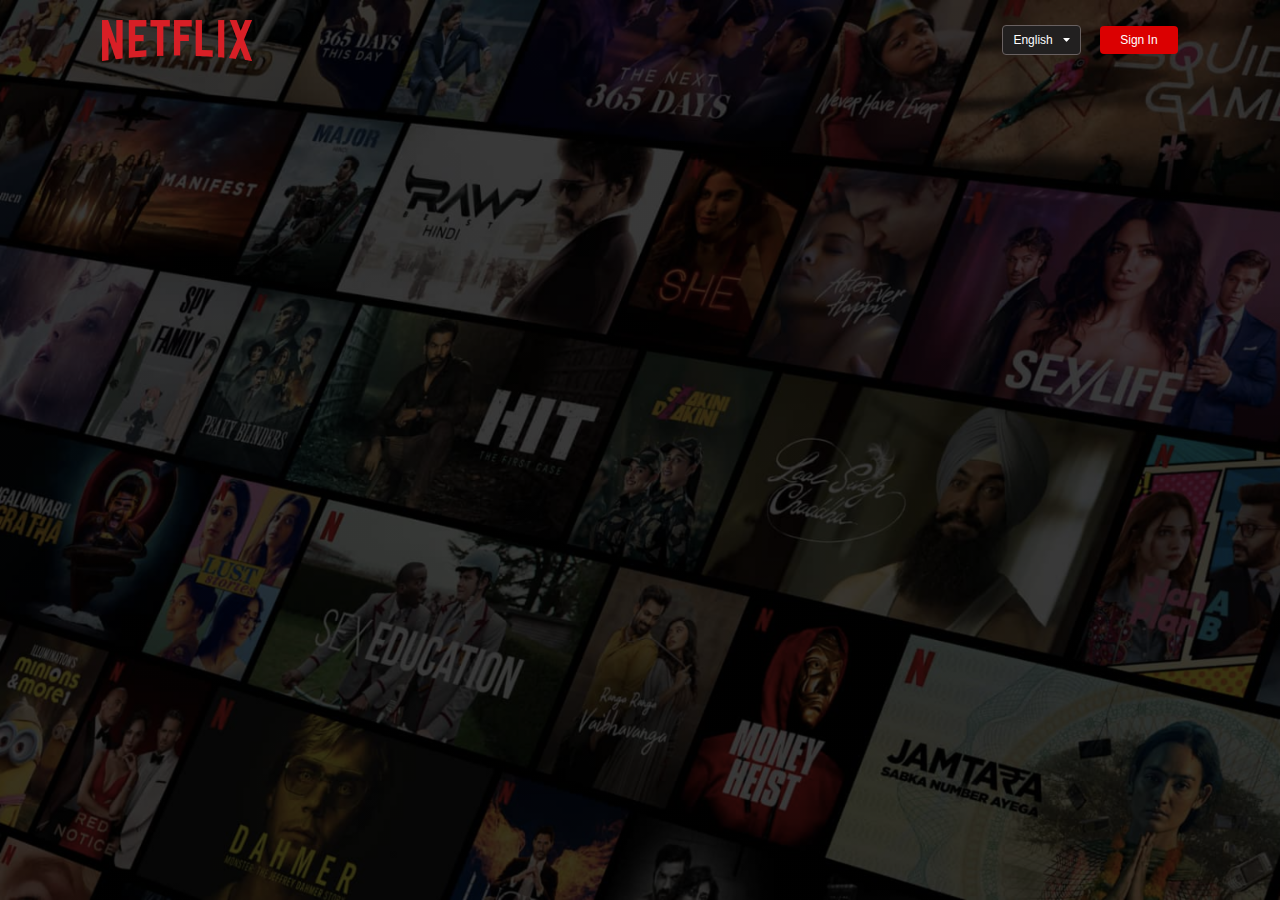
==== Homepage of Netflix/index.html @ 0f4923b8 "Version 1" ====
<!DOCTYPE html>
<html>
    <head>
        <meta name="viewport" content="width=device-width, initial-scale=1.0">
        <title>Netflix</title>
        <link rel="stylesheet" href="style.css">
    </head>
    <body>
        <div class="header">
            <nav>
                <img src="images/logo.png" class="logo">
                <div>
                    <button class="language-btn">English<img src="images/down-icon.png"></button>
                    <button class="sign-btn">Sign In</button>
                </div>
            </nav>
        </div>
    </body>
</html>
---- Homepage of Netflix/style.css ----
*{
    margin: 0;
    padding: 0;
    font-family: 'Poppins', sans-serif;
    box-sizing: border-box;
}
body{
    background: black;
    color: #fff;
}
.header{
    width: 100%;
    height: 100vh;
    background-image: linear-gradient(rgba(0,0,0,0.7),rgba(0,0,0,0.7)), url(images/header-image.png);
    background-size: cover;
    background-position: center;
    padding: 10px 8%;
    position: relative;
}
nav{
    display: flex;
    align-items: center;
    justify-content: space-between;
    padding: 10px 0;
}
.logo{
    width: 150px;
    cursor: pointer;
}
nav button{
    border: 0;
    outline: 0;
    background: #db0001;
    color: #fff;
    padding: 7px 20px;
    font-size: 12px;
    border-radius: 4px;
    margin-left: 15px;
    cursor: pointer;
}

.language-btn{
    display: inline-flex;
    text-decoration: solid;
    align-items: center;
    background: rgb(34, 32, 32);
    border: 1px solid #696161;
    padding: 7px 10px;
}

.language-btn img{
    width: 7px;
    margin-left: 10px;
}

.sign-btn:hover {
    transition: 0.3s;
    background-color: #c21313;
}
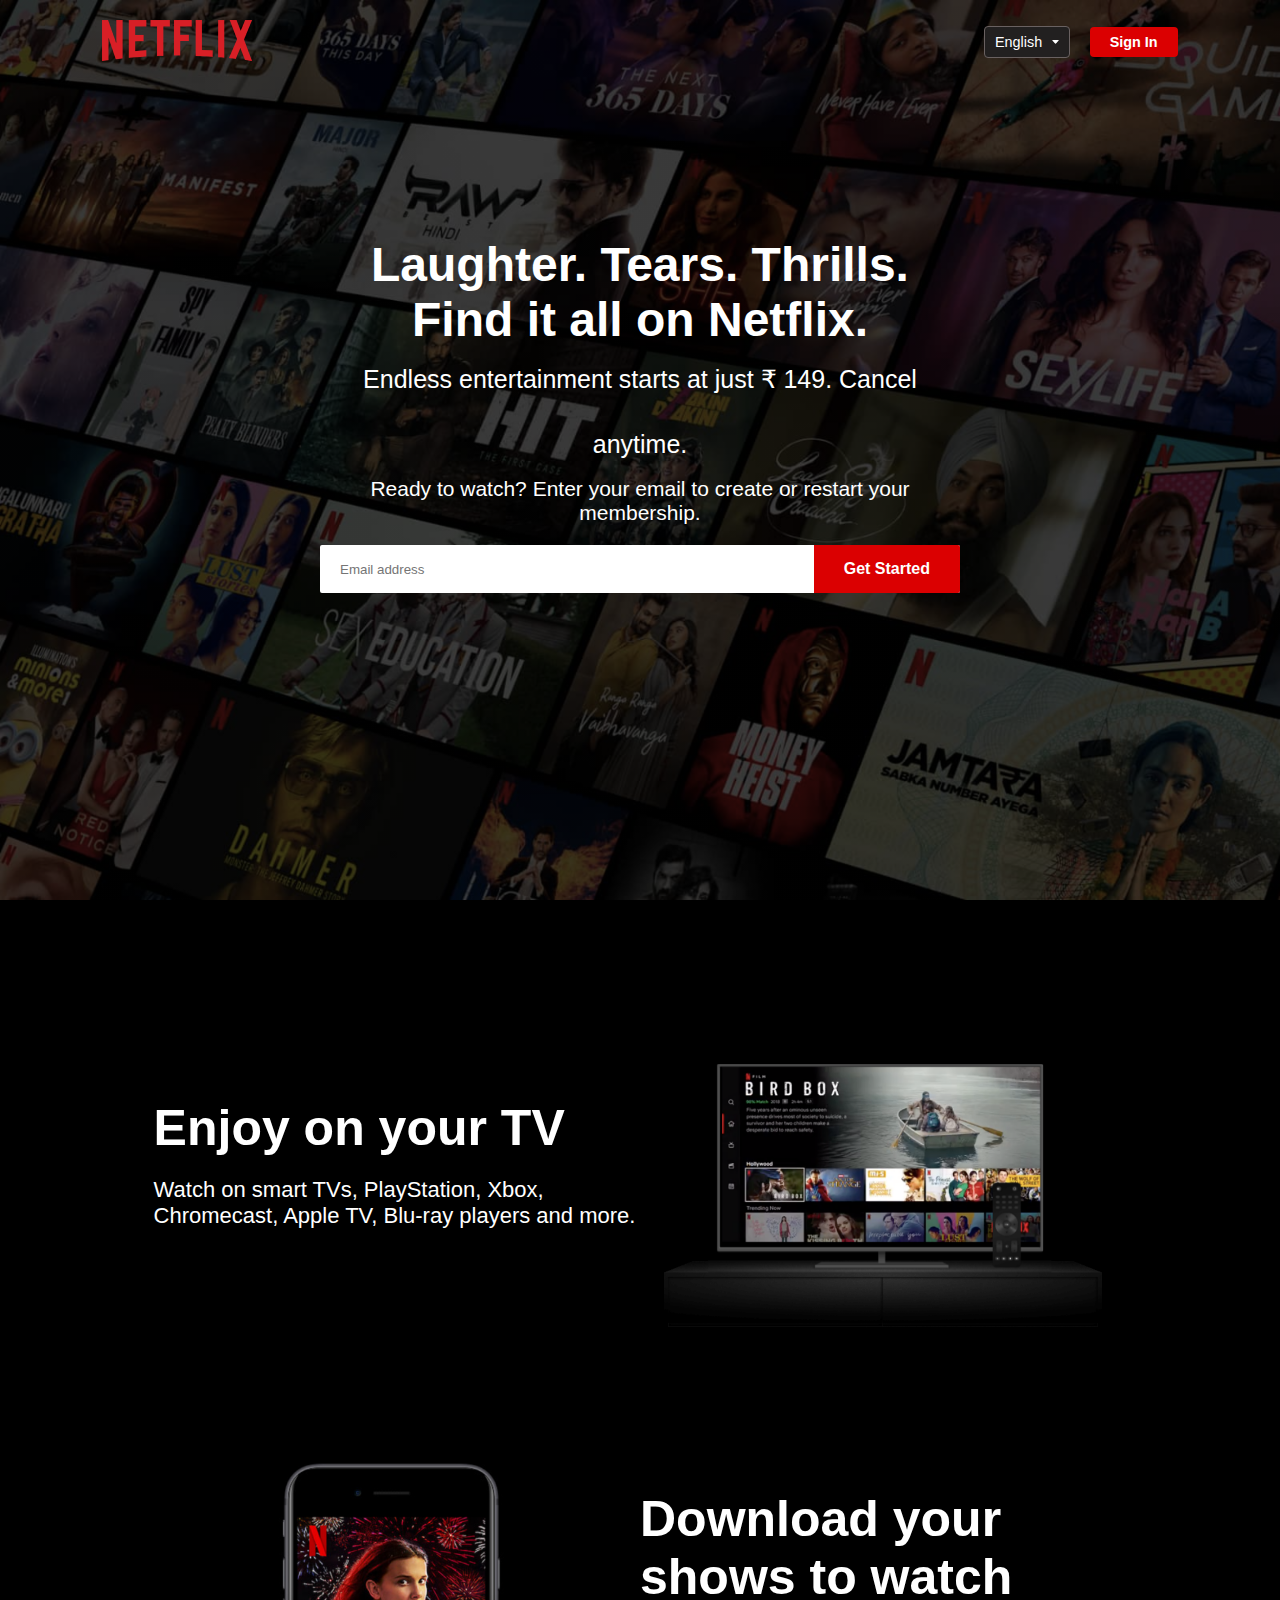
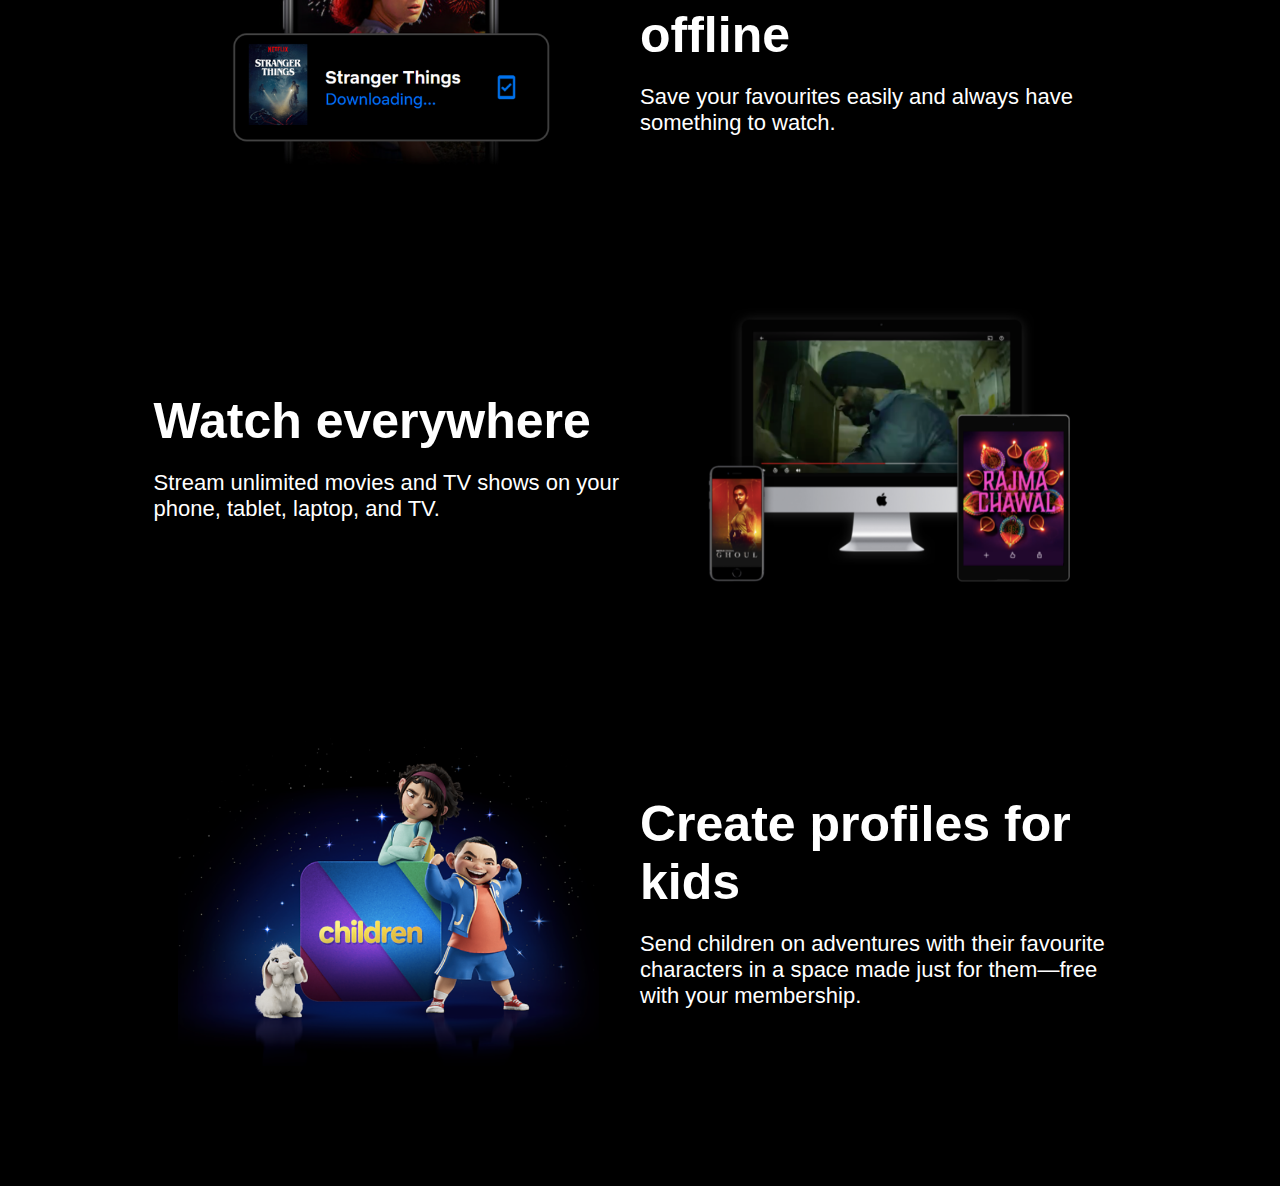
==== commit 731ed448: "Version 1" ====
--- a/Homepage of Netflix/index.html
+++ b/Homepage of Netflix/index.html
@@ -2,18 +2,66 @@
 <html>
     <head>
         <meta name="viewport" content="width=device-width, initial-scale=1.0">
-        <title>Netflix</title>
+        <title>Netflix India</title>
         <link rel="stylesheet" href="style.css">
     </head>
     <body>
         <div class="header">
             <nav>
-                <img src="images/logo.png" class="logo">
+                <abrr title="Netflix"><img src="images/logo.png" class="logo"></abrr>
                 <div>
-                    <button class="language-btn">English<img src="images/down-icon.png"></button>
-                    <button class="sign-btn">Sign In</button>
+                    <abbr title="Language"><button class="language-btn"><big>English</big><img src="images/down-icon.png"></button></abbr>
+                    <abrr title="Sign In"><button class="sign-btn"><big><b>Sign In</b></big></button></abrr>
                 </div>
             </nav>
+            <div class="header-content">
+                <h1>Laughter. Tears. Thrills. Find it all on Netflix.</h1>
+                <p class="content1">Endless entertainment starts at just ₹ 149. Cancel anytime.</p>
+                <p class="content2">Ready to watch? Enter your email to create or restart your membership.</p>
+                <form class="email-signup">
+                    <input type="email" placeholder="Email address" required>
+                    <button type="submit"><b>Get Started</b></button>
+                </form>
+            </div>
+        </div>
+
+        <div class="features">
+            <div class="row">
+                <div class="text-col">
+                    <h2>Enjoy on your TV</h2>
+                    <p>Watch on smart TVs, PlayStation, Xbox, Chromecast, Apple TV, Blu-ray players and more.</p>
+                </div>
+                <div class="img-col">
+                    <img src="images/feature-1.png">
+                </div>
+            </div>
+            <div class="row">
+                <div class="img-col">
+                    <img src="images/feature-2.png">
+                </div>
+                <div class="text-col">
+                    <h2><b>Download your shows to watch offline</b></h2>
+                    <p>Save your favourites easily and always have something to watch.</p>
+                </div>
+            </div>
+            <div class="row">
+                <div class="text-col">
+                    <h2>Watch everywhere</h2>
+                    <p>Stream unlimited movies and TV shows on your phone, tablet, laptop, and TV.</p>
+                </div>
+                <div class="img-col">
+                    <img src="images/feature-3.png">
+                </div>
+            </div>
+            <div class="row">
+                <div class="img-col">
+                    <img src="images/feature-4.png">
+                </div>
+                <div class="text-col">
+                    <h2>Create profiles for kids</h2>
+                    <p>Send children on adventures with their favourite characters in a space made just for them—free with your membership.</p>
+                </div>
+            </div>
         </div>
     </body>
 </html>--- a/Homepage of Netflix/style.css
+++ b/Homepage of Netflix/style.css
@@ -4,10 +4,12 @@
     font-family: 'Poppins', sans-serif;
     box-sizing: border-box;
 }
+
 body{
     background: black;
     color: #fff;
 }
+
 .header{
     width: 100%;
     height: 100vh;
@@ -17,16 +19,19 @@
     padding: 10px 8%;
     position: relative;
 }
+
 nav{
     display: flex;
     align-items: center;
     justify-content: space-between;
     padding: 10px 0;
 }
+
 .logo{
     width: 150px;
     cursor: pointer;
 }
+
 nav button{
     border: 0;
     outline: 0;
@@ -55,5 +60,94 @@
 
 .sign-btn:hover {
     transition: 0.3s;
-    background-color: #c21313;
+    background-color: #b91818;
+}
+
+.header-content{
+    text-align: center;
+    position: absolute;
+    top: 35%;
+    left: 50%;
+    transform: translate(-50%, -50%);
+    margin-top: 100px;
+}
+
+.header-content h1{
+    font-size: 3rem;
+    font-weight: 900;
+}
+
+.content1{
+    font-size: 25px;
+    line-height: 65px;
+}
+
+.content2{
+    font-size: 21px;
+}
+
+.email-signup{
+    background: #fff;
+    border-radius: 2px;
+    display: flex;
+    align-items: center;
+    margin-top: 20px;
+    overflow: hidden;
+}
+
+.email-signup input{
+    flex: 1;
+    border: 0;
+    outline: 0;
+    margin-left: 20px;
+}
+
+.email-signup button{
+    background: #db0001;
+    border: 0;
+    outline: 0;
+    color: #fff;
+    font-size: 16px;
+    cursor: pointer;
+    padding: 15px 30px;
+}
+
+.email-signup button:hover{
+    transition: 0.3s;
+    background-color: #b91818;
+}
+
+.features{
+    padding: 50px 12%;
+    font-size: 22px;
+}
+
+.row{
+    display: flex;
+    width: 100%;
+    align-items: center;
+    flex-wrap: wrap;
+    padding: 50px 0;
+}
+
+.text-col{
+    flex-basis: 50%;
+    margin-bottom: 20px;
+}
+
+.features h2{
+    font-weight: 600;
+    font-size: 50px;
+    margin-bottom: 20px;
+}
+
+.img-col{
+    flex-basis: 50%;
+    margin-bottom: 20px;
+}
+
+.img-col img{
+    display: block;
+    width: 90%;
+    margin: auto;
 }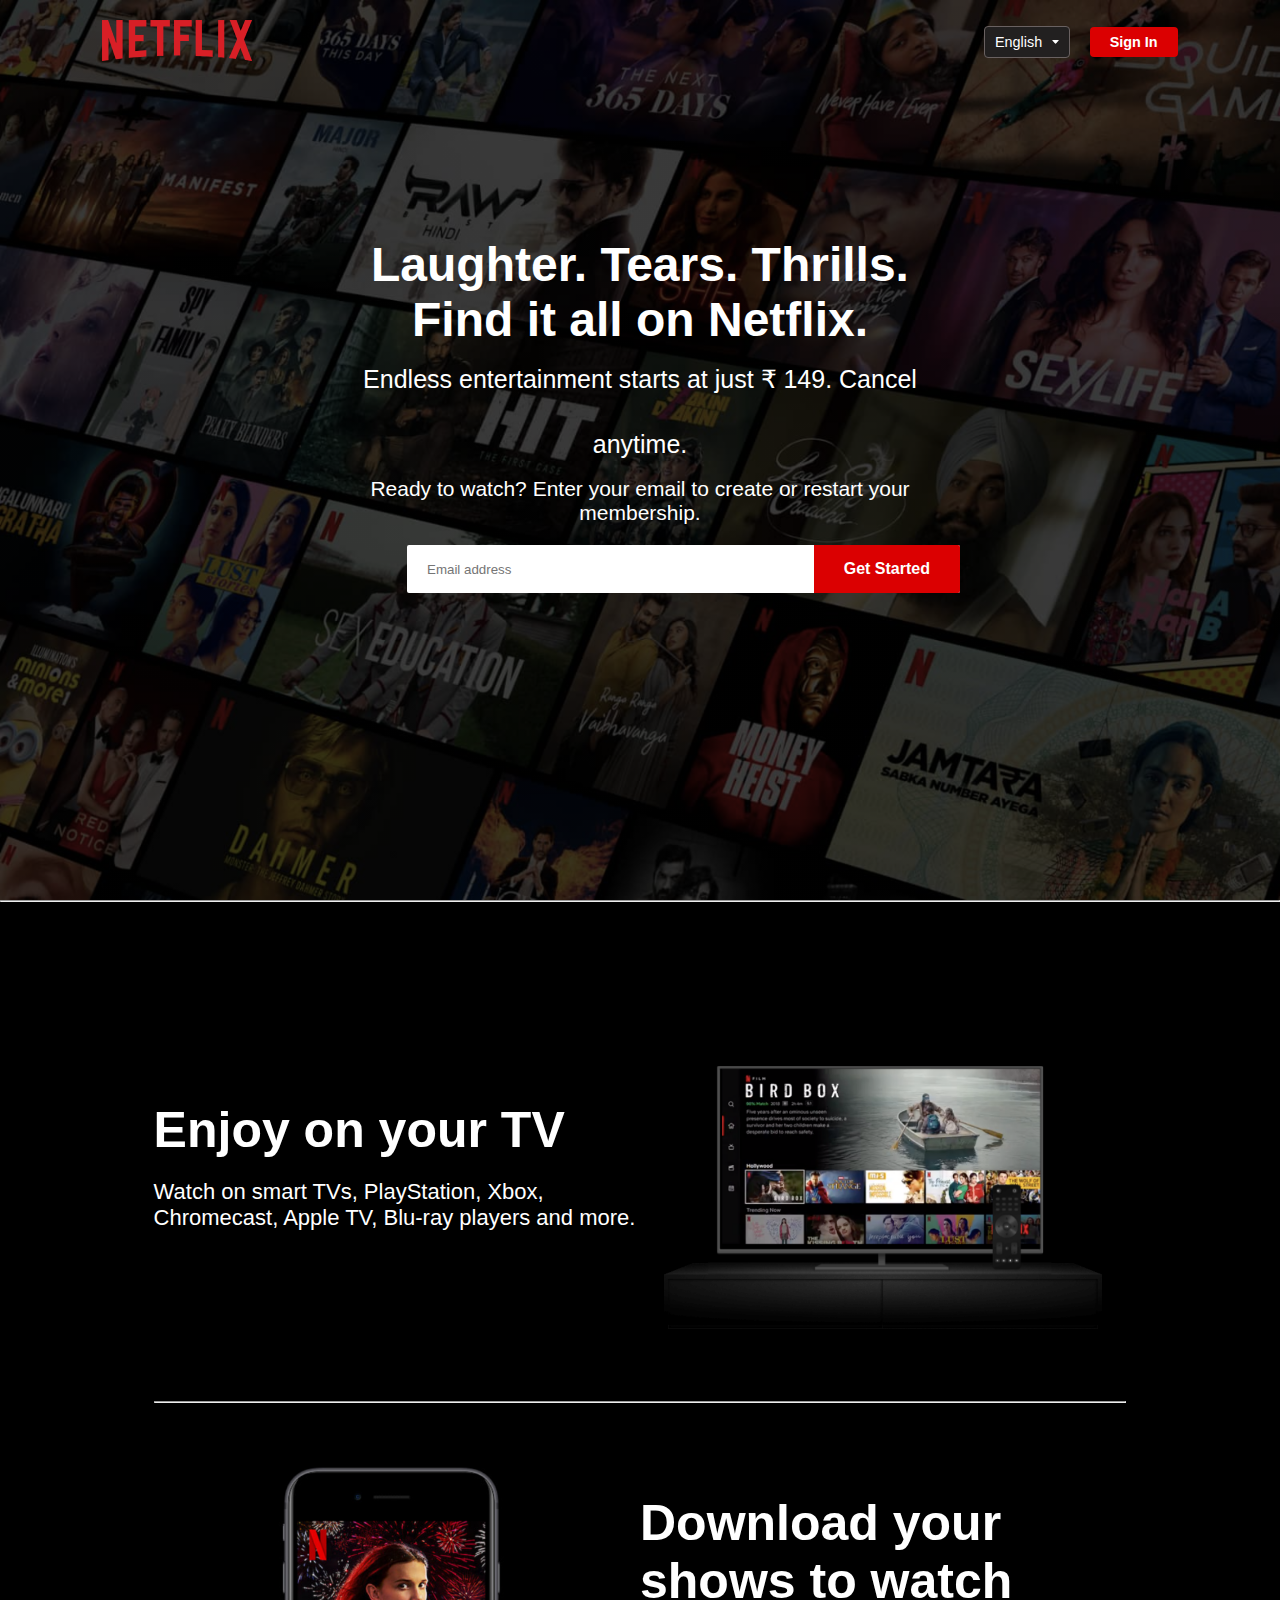
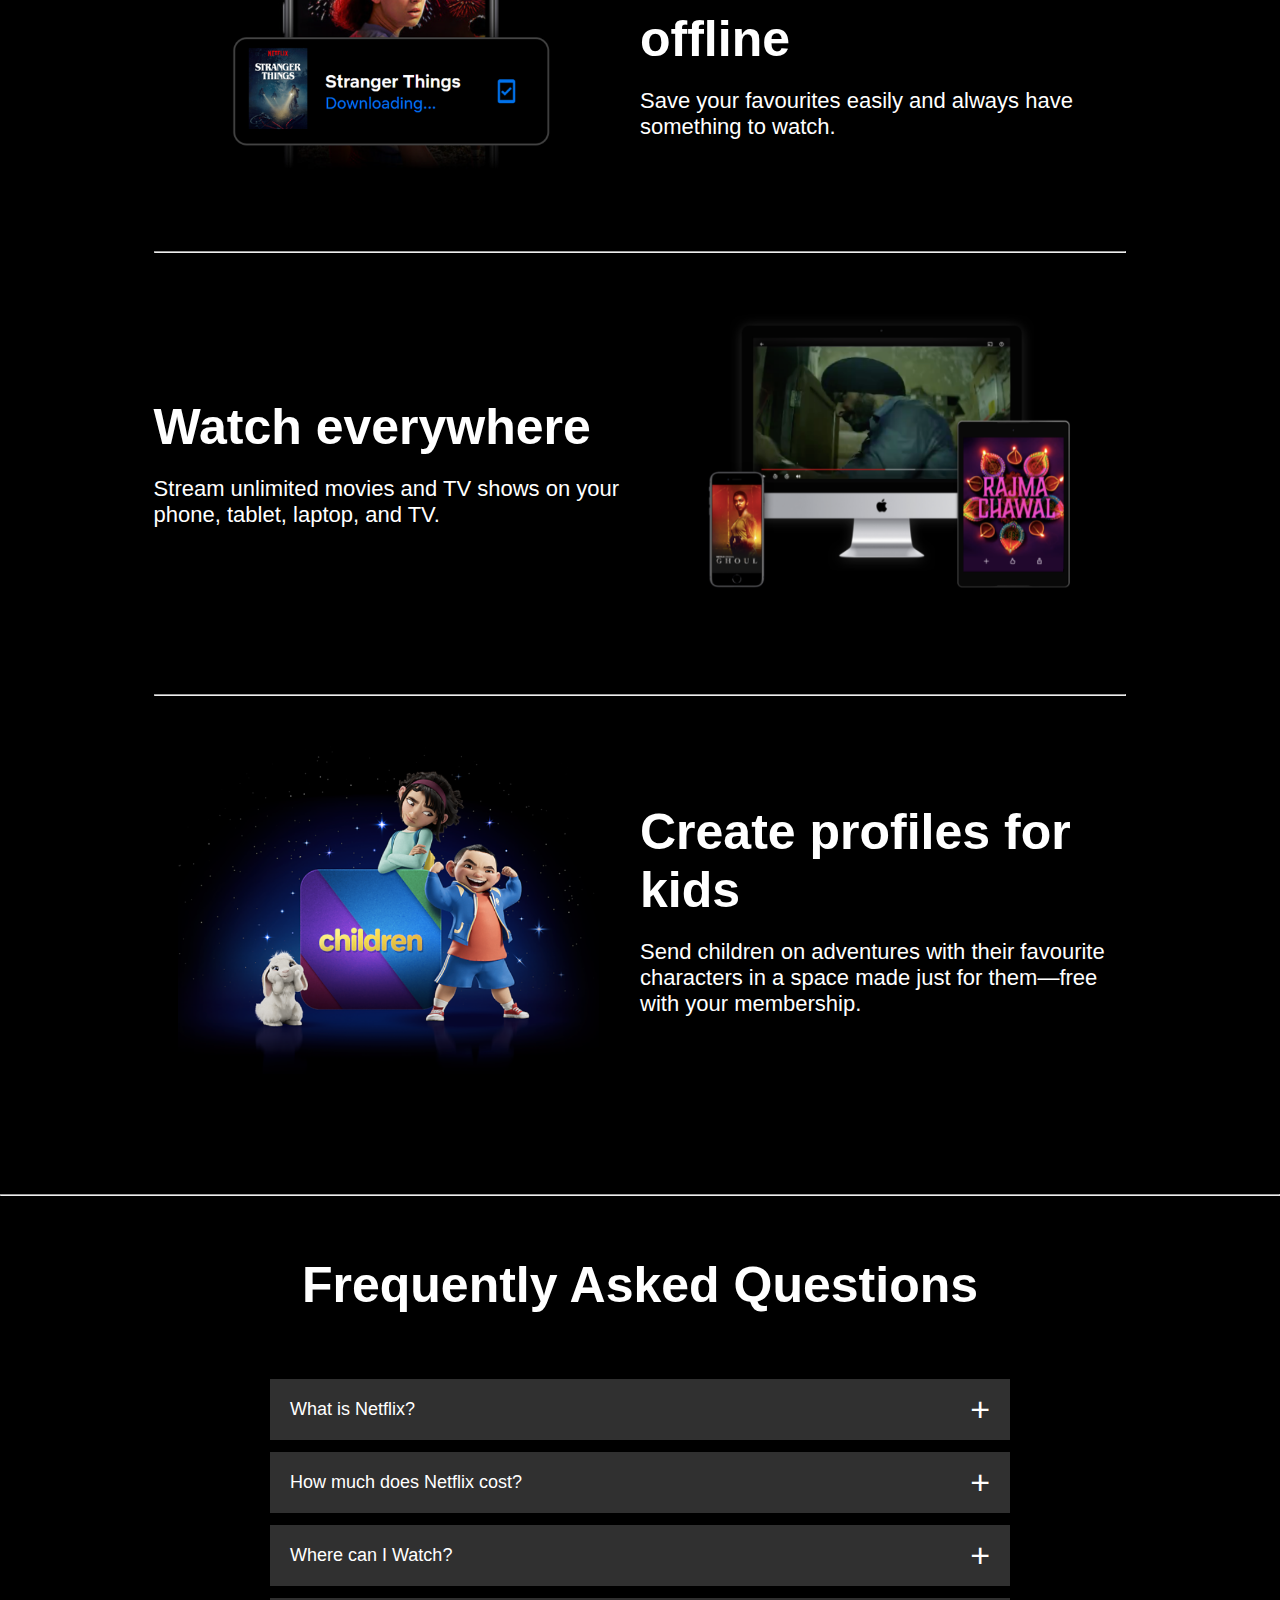
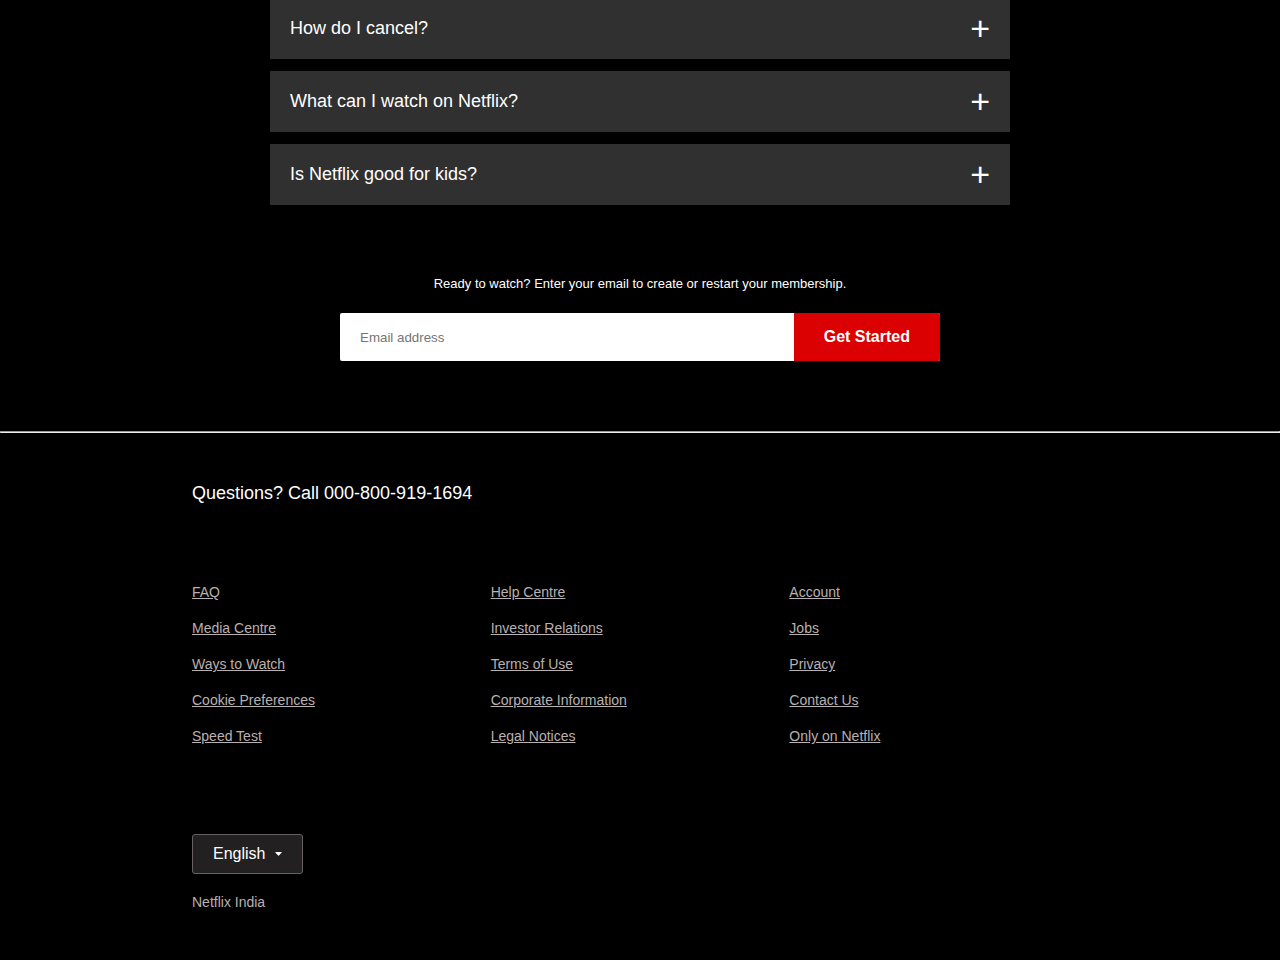
==== commit aedd3f18: "Final Version" ====
--- a/Homepage of Netflix/index.html
+++ b/Homepage of Netflix/index.html
@@ -1,67 +1,217 @@
 <!DOCTYPE html>
 <html>
-    <head>
-        <meta name="viewport" content="width=device-width, initial-scale=1.0">
-        <title>Netflix India</title>
-        <link rel="stylesheet" href="style.css">
-    </head>
-    <body>
-        <div class="header">
-            <nav>
-                <abrr title="Netflix"><img src="images/logo.png" class="logo"></abrr>
-                <div>
-                    <abbr title="Language"><button class="language-btn"><big>English</big><img src="images/down-icon.png"></button></abbr>
-                    <abrr title="Sign In"><button class="sign-btn"><big><b>Sign In</b></big></button></abrr>
-                </div>
-            </nav>
-            <div class="header-content">
-                <h1>Laughter. Tears. Thrills. Find it all on Netflix.</h1>
-                <p class="content1">Endless entertainment starts at just ₹ 149. Cancel anytime.</p>
-                <p class="content2">Ready to watch? Enter your email to create or restart your membership.</p>
-                <form class="email-signup">
-                    <input type="email" placeholder="Email address" required>
-                    <button type="submit"><b>Get Started</b></button>
-                </form>
-            </div>
-        </div>
+  <head>
+    <meta name="viewport" content="width=device-width, initial-scale=1.0" />
+    <title>Netflix India</title>
+    <link rel="stylesheet" href="style.css" />
+  </head>
+  <body>
+    <div class="header">
+      <nav>
+        <abrr title="Netflix"><img src="images/logo.png" class="logo" /></abrr>
+        <div>
+          <abbr title="Language"
+            ><button class="language-btn">
+              <big>English</big><img src="images/down-icon.png" /></button
+          ></abbr>
+          <abrr title="Sign In"
+            ><button class="sign-btn">
+              <big><b>Sign In</b></big>
+            </button></abrr
+          >
+        </div>
+      </nav>
+      <div class="header-content">
+        <h1>Laughter. Tears. Thrills. Find it all on Netflix.</h1>
+        <p class="content1">
+          Endless entertainment starts at just ₹ 149. Cancel anytime.
+        </p>
+        <p class="content2">
+          Ready to watch? Enter your email to create or restart your membership.
+        </p>
+        <form class="email-signup">
+          <input type="email" placeholder="Email address" required />
+          <button type="submit"><b>Get Started</b></button>
+        </form>
+      </div>
+    </div>
+    <hr />
 
-        <div class="features">
-            <div class="row">
-                <div class="text-col">
-                    <h2>Enjoy on your TV</h2>
-                    <p>Watch on smart TVs, PlayStation, Xbox, Chromecast, Apple TV, Blu-ray players and more.</p>
-                </div>
-                <div class="img-col">
-                    <img src="images/feature-1.png">
-                </div>
-            </div>
-            <div class="row">
-                <div class="img-col">
-                    <img src="images/feature-2.png">
-                </div>
-                <div class="text-col">
-                    <h2><b>Download your shows to watch offline</b></h2>
-                    <p>Save your favourites easily and always have something to watch.</p>
-                </div>
-            </div>
-            <div class="row">
-                <div class="text-col">
-                    <h2>Watch everywhere</h2>
-                    <p>Stream unlimited movies and TV shows on your phone, tablet, laptop, and TV.</p>
-                </div>
-                <div class="img-col">
-                    <img src="images/feature-3.png">
-                </div>
-            </div>
-            <div class="row">
-                <div class="img-col">
-                    <img src="images/feature-4.png">
-                </div>
-                <div class="text-col">
-                    <h2>Create profiles for kids</h2>
-                    <p>Send children on adventures with their favourite characters in a space made just for them—free with your membership.</p>
-                </div>
-            </div>
-        </div>
-    </body>
-</html>+    <div class="features">
+      <div class="row">
+        <div class="text-col">
+          <h2>Enjoy on your TV</h2>
+          <p>
+            Watch on smart TVs, PlayStation, Xbox, Chromecast, Apple TV, Blu-ray
+            players and more.
+          </p>
+        </div>
+        <div class="img-col">
+          <img src="images/feature-1.png" />
+        </div>
+      </div>
+      <hr />
+      <div class="row">
+        <div class="img-col">
+          <img src="images/feature-2.png" />
+        </div>
+        <div class="text-col">
+          <h2><b>Download your shows to watch offline</b></h2>
+          <p>Save your favourites easily and always have something to watch.</p>
+        </div>
+      </div>
+      <hr />
+      <div class="row">
+        <div class="text-col">
+          <h2>Watch everywhere</h2>
+          <p>
+            Stream unlimited movies and TV shows on your phone, tablet, laptop,
+            and TV.
+          </p>
+        </div>
+        <div class="img-col">
+          <img src="images/feature-3.png" />
+        </div>
+      </div>
+      <hr />
+      <div class="row">
+        <div class="img-col">
+          <img src="images/feature-4.png" />
+        </div>
+        <div class="text-col">
+          <h2>Create profiles for kids</h2>
+          <p>
+            Send children on adventures with their favourite characters in a
+            space made just for them—free with your membership.
+          </p>
+        </div>
+      </div>
+    </div>
+    <hr />
+
+    <div class="faq">
+      <h2>Frequently Asked Questions</h2>
+      <ul class="accordion">
+        <li>
+          <input type="radio" name="accordion" id="first" />
+          <label for="accordion">What is Netflix?</label>
+          <div class="content">
+            <p>
+              Netflix is a streaming service that offers a wide variety of
+              award-winning TV shows, movies, anime, documentaries and more - on
+              thousands of internet-connected devices.<br />
+              You can watch as much as you want, whenever you want, without a
+              single ad - all for one low monthly price. There's always
+              something new to discover, and new TV shows and movies are added
+              every week!
+            </p>
+          </div>
+        </li>
+        <li>
+          <input type="radio" name="accordion" id="second" />
+          <label for="accordion">How much does Netflix cost?</label>
+          <div class="content">
+            <p>
+              Watch Netflix on your smartphone, tablet, Smart TV, laptop, or
+              streaming device, all for one fixed monthly fee. Plans range from
+              ₹ 149 to ₹ 649 a month. No extra costs, no contracts.
+            </p>
+          </div>
+        </li>
+        <li>
+          <input type="radio" name="accordion" id="third" />
+          <label for="accordion">Where can I Watch?</label>
+          <div class="content">
+            <p>
+              Watch anywhere, anytime. Sign in with your Netflix account to
+              watch instantly on the web at netflix.com from your personal
+              computer or on any internet-connected device that offers the
+              Netflix app, including smart TVs, smartphones, tablets, streaming
+              media players and game consoles.<br />
+              You can also download your favourite shows with the iOS, Android,
+              or Windows 10 app. Use downloads to watch while you're on the go
+              and without an internet connection. Take Netflix with you
+              anywhere.
+            </p>
+          </div>
+        </li>
+        <li>
+          <input type="radio" name="accordion" id="fourth" />
+          <label for="accordion">How do I cancel?</label>
+          <div class="content">
+            <p>
+              Netflix is flexible. There are no annoying contracts and no
+              commitments. You can easily cancel your account online in two
+              clicks. There are no cancellation fees - start or stop your
+              account anytime.
+            </p>
+          </div>
+        </li>
+        <li>
+          <input type="radio" name="accordion" id="fifth" />
+          <label for="accordion">What can I watch on Netflix?</label>
+          <div class="content">
+            <p>
+              Netflix has an extensive library of feature films, documentaries,
+              TV shows, anime, award-winning Netflix originals, and more. Watch
+              as much as you want, anytime you want.
+            </p>
+          </div>
+        </li>
+        <li>
+          <input type="radio" name="accordion" id="sixth" />
+          <label for="accordion">Is Netflix good for kids?</label>
+          <div class="content">
+            <p>
+              The Netflix Kids experience is included in your membership to give
+              parents control while kids enjoy family-friendly TV shows and
+              films in their own space.<br />
+              Kids profiles come with PIN-protected parental controls that let
+              you restrict the maturity rating of content kids can watch and
+              block specific titles you don't want kids to see.
+            </p>
+          </div>
+        </li>
+      </ul>
+      <small>
+        Ready to watch? Enter your email to create or restart your membership.
+        <form class="email-signup">
+          <input type="email" placeholder="Email address" required />
+          <button type="submit"><b>Get Started</b></button>
+        </form>
+      </small>
+    </div>
+    <hr />
+    <div class="footer">
+      <h2>Questions? Call 000-800-919-1694</h2>
+      <div class="row">
+        <div class="col">
+          <a href="#">FAQ</a>
+          <a href="#">Media Centre</a>
+          <a href="#">Ways to Watch</a>
+          <a href="#">Cookie Preferences</a>
+          <a href="#">Speed Test</a>
+        </div>
+        <div class="col">
+          <a href="#">Help Centre</a>
+          <a href="#">Investor Relations</a>
+          <a href="#">Terms of Use</a>
+          <a href="#">Corporate Information</a>
+          <a href="#">Legal Notices</a>
+        </div>
+        <div class="col">
+          <a href="#">Account</a>
+          <a href="#">Jobs</a>
+          <a href="#">Privacy</a>
+          <a href="#">Contact Us</a>
+          <a href="#">Only on Netflix</a>
+        </div>
+      </div>
+      <abbr title="Language"
+      ><button class="language-btn">
+        <big>English</big><img src="images/down-icon.png" /></button
+    ></abbr>
+    <p class="copyryt">Netflix India</p>
+    </div>
+  </body>
+</html>
--- a/Homepage of Netflix/style.css
+++ b/Homepage of Netflix/style.css
@@ -91,7 +91,9 @@
     border-radius: 2px;
     display: flex;
     align-items: center;
+    margin-left: 87px;
     margin-top: 20px;
+    max-width: 600px;
     overflow: hidden;
 }
 
@@ -150,4 +152,104 @@
     display: block;
     width: 90%;
     margin: auto;
+}
+
+.faq{
+    padding: 10px 12%;
+    text-align: center;
+    font-size: 18px;
+}
+
+.faq h2{
+    text-align: center;
+    margin-top: 50px;
+    font-size: 50px;
+}
+.accordion{
+    margin: 60px auto;
+    width: 100%;
+    max-width: 750px;
+}
+.accordion li{
+    list-style: none;
+    width: 100%;
+    padding: 5px;
+}
+.accordion li label{
+    display: flex;
+    align-items: center;
+    padding: 20px;
+    font-size: 18px;
+    font-weight: 500;
+    background: #303030;
+    margin-bottom: 2px;
+    cursor: pointer;
+    position: relative;
+}
+label::after{
+    content: '+';
+    font-size: 34px;
+    position: absolute;
+    right: 20px;
+    transition: transform 0.5s;
+}
+input[type="radio"]{
+    display: none;
+}
+.accordion .content{
+    background: #303030;
+    text-align: left;
+    padding: 0 20px;
+    max-height: 0;
+    overflow: hidden;
+}
+.faq .email-signup{
+    max-width: 600px;
+    margin: 20px auto 60px;
+}
+.faq small{
+    font-size: 13px;
+}
+
+.footer{
+    padding: 50px 15% 10px;
+}
+
+.footer small{
+    font-size: 15px;
+    margin-bottom: 30px;
+}
+
+.footer h2{
+    font-size: 18px;
+    font-weight: 400;
+    margin-bottom: 30px;
+}
+.footer .col{
+    flex-basis: 25%;
+    flex-grow: 1;
+    margin-bottom: 20px;
+}
+.footer .col a{
+    display: block;
+    text-decoration: underline;
+    color: #b9b1b1;
+    font-size: 14px;
+    margin-bottom: 20px;
+}
+.footer row{
+    align-items: flex-start;
+    padding: 10px 0;
+}
+
+.footer .language-btn{
+    color: #fff;
+    padding: 10px 20px;
+    border-radius: 3px;
+}
+.copyryt{
+    font-size: 14px;
+    margin-top: 20px;
+    color: #b9b1b1;
+    margin-bottom: 40px;
 }